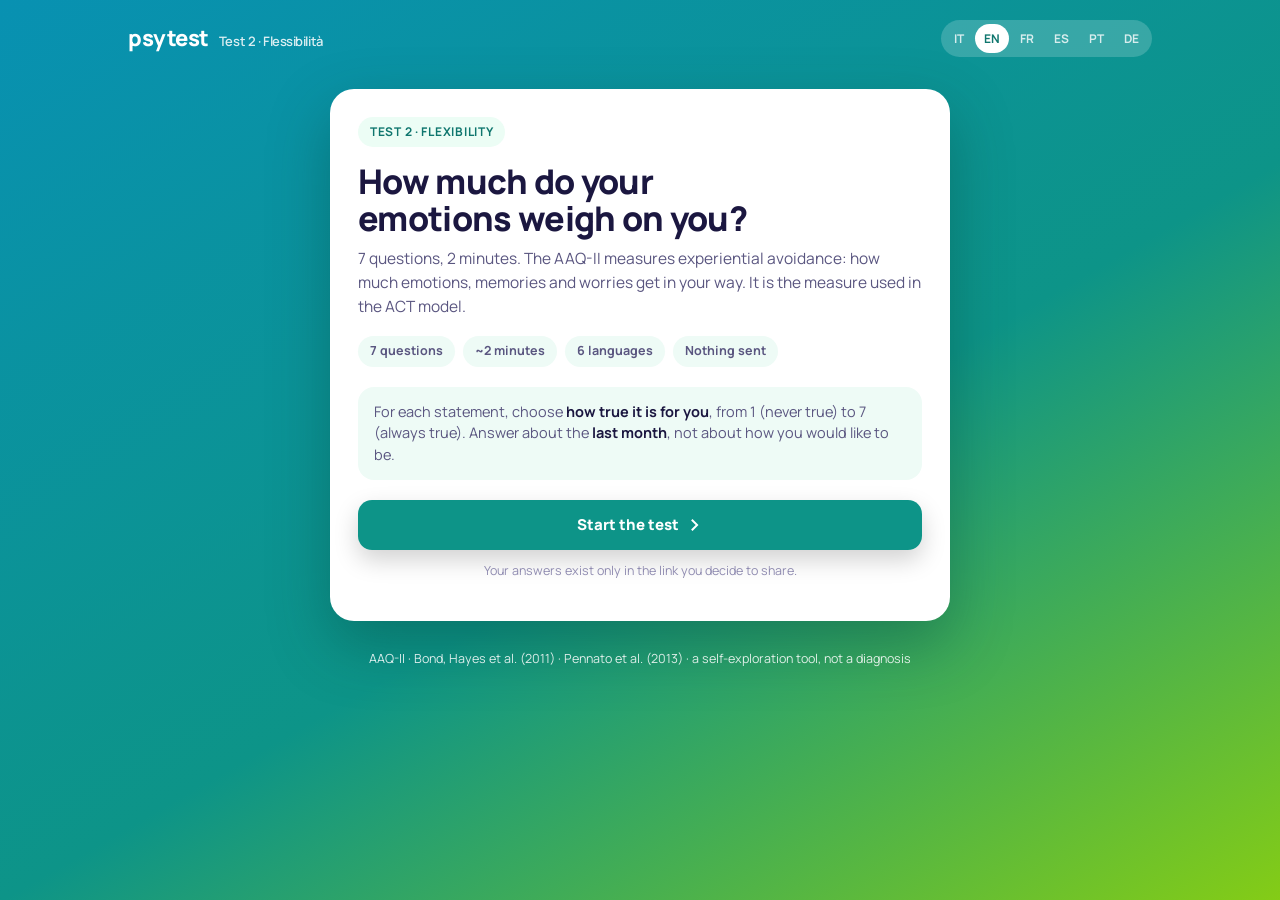
==== aaq-ii.html @ 0bfcee7a "psytest: test psicologici ECR-R e AAQ-II, stile app moderna, 6 lingue, link condivisibile Co-Authore" ====
<!DOCTYPE html>
<html lang="it">
<head>
<meta charset="UTF-8">
<meta name="viewport" content="width=device-width, initial-scale=1.0">
<title>Flessibilità psicologica · psytest</title>
<meta name="description" content="AAQ-II: 7 domande, punteggio di evitamento esperienziale con soglie di ricerca e link condivisibile. Calcolo sul tuo dispositivo.">
<meta name="robots" content="noindex, nofollow">
<link rel="preconnect" href="https://fonts.googleapis.com">
<link rel="preconnect" href="https://fonts.gstatic.com" crossorigin>
<link href="https://fonts.googleapis.com/css2?family=Manrope:wght@500;600;700;800&display=swap" rel="stylesheet">
<link rel="stylesheet" href="psy/app.css">
</head>
<body data-theme="teal">
<div class="top"><a class="brand" href="index.html">psytest<small>Test 2 · Flessibilità</small></a><span id="langPick"></span></div>
<main class="stage" id="app"></main>
<p class="foot">AAQ-II · Bond, Hayes et al. (2011) · Pennato et al. (2013) · <span id="footTxt"></span></p>

<script src="lang/i18n.js"></script>
<script src="tests/aaq.js"></script>
<script src="psy/app.js"></script>
<script>
(function(){
  const Q=window.AAQ, esc=PSY.esc;
  const UI={
    it:{kicker:"Test 2 · Flessibilità",title:"Quanto ti pesano le emozioni?",lede:"7 domande, 2 minuti. L'AAQ-II misura l'evitamento esperienziale: quanto emozioni, ricordi e preoccupazioni ti ostacolano. È la misura usata nel modello ACT.",
      meta:["7 domande","~2 minuti","6 lingue","Nessun dato inviato"],
      instr:"Per ogni frase scegli <b>quanto è vera per te</b>, da 1 (mai vera) a 7 (sempre vera). Rispondi sull'<b>ultimo mese</b>, non su come vorresti essere.",
      start:"Inizia il test",privacy:"Le risposte esistono solo nel link che deciderai di condividere.",qn:(i,n)=>`Domanda ${i} di ${n}`,back:"Indietro",next:"Avanti",finish:"Vedi il risultato",keys:"Da tastiera: 1–7 per rispondere, frecce per spostarti.",
      resultKicker:"Il tuo risultato",share:{title:"Condividi il tuo risultato",lab:"Il link ricostruisce esattamente il tuo punteggio.",copy:"Copia link",copied:"Copiato!",sys:"Condividi",subject:"Il mio punteggio AAQ-II"},retake:"Rifai il test",other:"Altri test",
      of:"su 49",profile:"Le sette domande",cal:"Come si legge",
      calTxt:"Il punteggio va da 7 a 49; più è alto, più evitamento esperienziale e rigidità psicologica. Nella popolazione generale la media è intorno a 18-20. Soglie usate in letteratura: sopra 24 è associato a livelli clinicamente rilevanti di disagio; sopra 28 probabile disturbo. Sono soglie di ricerca, non diagnosi. Critica nota: il questionario correla molto con il nevroticismo e con il disagio in generale, quindi misura anche «quanto stai male adesso», non solo la flessibilità. Se lo rifai tra un mese e cambia, è normale.",
      bands:{low:"≤17 · basso",avg:"18–23 · media",high:"24–28 · soglia",vhigh:">28 · clinica"},
      disc:"Bond, F. W., Hayes, S. C., et al. (2011). Behavior Therapy, 42, 676-688. Adattamento italiano: Pennato, Berrocal, Bernini & Rivas (2013), Journal of Psychopathology. Strumento di pubblico dominio per uso non commerciale; non è una diagnosi.",
      foot:"strumento di auto-esplorazione, non una diagnosi",
      summary:r=>`Il mio AAQ-II (flessibilità psicologica): ${r.tot}/49 — ${Q.BANDS.it[r.band].n}`},
    en:{kicker:"Test 2 · Flexibility",title:"How much do your emotions weigh on you?",lede:"7 questions, 2 minutes. The AAQ-II measures experiential avoidance: how much emotions, memories and worries get in your way. It is the measure used in the ACT model.",
      meta:["7 questions","~2 minutes","6 languages","Nothing sent"],
      instr:"For each statement, choose <b>how true it is for you</b>, from 1 (never true) to 7 (always true). Answer about the <b>last month</b>, not about how you would like to be.",
      start:"Start the test",privacy:"Your answers exist only in the link you decide to share.",qn:(i,n)=>`Question ${i} of ${n}`,back:"Back",next:"Next",finish:"See your result",keys:"Keyboard: 1–7 to answer, arrows to move.",
      resultKicker:"Your result",share:{title:"Share your result",lab:"The link rebuilds exactly your score.",copy:"Copy link",copied:"Copied!",sys:"Share",subject:"My AAQ-II score"},retake:"Retake the test",other:"Other tests",
      of:"out of 49",profile:"The seven questions",cal:"How to read it",
      calTxt:"The score runs from 7 to 49; the higher, the more experiential avoidance and psychological inflexibility. In the general population the mean is around 18-20. Thresholds used in the literature: above 24 is associated with clinically meaningful distress; above 28, probable disorder. These are research thresholds, not diagnoses. A known criticism: the questionnaire correlates strongly with neuroticism and with distress in general, so it also measures “how bad you feel right now”, not only flexibility. If you retake it in a month and it changes, that is normal.",
      bands:{low:"≤17 · low",avg:"18–23 · average",high:"24–28 · threshold",vhigh:">28 · clinical"},
      disc:"Bond, F. W., Hayes, S. C., et al. (2011). Behavior Therapy, 42, 676-688. Italian adaptation: Pennato, Berrocal, Bernini & Rivas (2013), Journal of Psychopathology. Public-domain instrument for non-commercial use; not a diagnosis.",
      foot:"a self-exploration tool, not a diagnosis",
      summary:r=>`My AAQ-II (psychological flexibility): ${r.tot}/49 — ${Q.BANDS.en[r.band].n}`},
    fr:{kicker:"Test 2 · Flexibilité",title:"À quel point tes émotions te pèsent ?",lede:"7 questions, 2 minutes. L'AAQ-II mesure l'évitement expérientiel : à quel point les émotions, les souvenirs et les inquiétudes te font obstacle. C'est la mesure utilisée dans le modèle ACT.",
      meta:["7 questions","~2 minutes","6 langues","Rien n'est envoyé"],
      instr:"Pour chaque phrase, choisis <b>à quel point elle est vraie pour toi</b>, de 1 (jamais vrai) à 7 (toujours vrai). Réponds sur le <b>dernier mois</b>, pas sur ce que tu voudrais être.",
      start:"Commencer le test",privacy:"Tes réponses n'existent que dans le lien que tu décideras de partager.",qn:(i,n)=>`Question ${i} sur ${n}`,back:"Retour",next:"Suivant",finish:"Voir le résultat",keys:"Clavier : 1–7 pour répondre, flèches pour naviguer.",
      resultKicker:"Ton résultat",share:{title:"Partage ton résultat",lab:"Le lien reconstruit exactement ton score.",copy:"Copier le lien",copied:"Copié !",sys:"Partager",subject:"Mon score AAQ-II"},retake:"Refaire le test",other:"Autres tests",
      of:"sur 49",profile:"Les sept questions",cal:"Comment le lire",
      calTxt:"Le score va de 7 à 49 ; plus il est élevé, plus l'évitement expérientiel et la rigidité psychologique sont marqués. Dans la population générale, la moyenne se situe autour de 18-20. Seuils utilisés dans la littérature : au-dessus de 24, détresse cliniquement notable ; au-dessus de 28, trouble probable. Ce sont des seuils de recherche, pas des diagnostics. Critique connue : le questionnaire corrèle fortement avec le névrosisme et la détresse en général, donc il mesure aussi « à quel point tu vas mal en ce moment », pas seulement la flexibilité. Si tu le refais dans un mois et qu'il change, c'est normal.",
      bands:{low:"≤17 · bas",avg:"18–23 · moyenne",high:"24–28 · seuil",vhigh:">28 · clinique"},
      disc:"Bond, F. W., Hayes, S. C., et al. (2011). Behavior Therapy, 42, 676-688. Adaptation italienne : Pennato, Berrocal, Bernini & Rivas (2013), Journal of Psychopathology. Instrument du domaine public pour usage non commercial ; ce n'est pas un diagnostic.",
      foot:"outil d'auto-exploration, pas un diagnostic",
      summary:r=>`Mon AAQ-II (flexibilité psychologique) : ${r.tot}/49 — ${Q.BANDS.fr[r.band].n}`},
    es:{kicker:"Test 2 · Flexibilidad",title:"¿Cuánto te pesan las emociones?",lede:"7 preguntas, 2 minutos. El AAQ-II mide la evitación experiencial: cuánto te obstaculizan las emociones, los recuerdos y las preocupaciones. Es la medida usada en el modelo ACT.",
      meta:["7 preguntas","~2 minutos","6 idiomas","No se envía nada"],
      instr:"Para cada frase, elige <b>cuánto es verdad para ti</b>, de 1 (nunca es verdad) a 7 (siempre es verdad). Responde sobre el <b>último mes</b>, no sobre cómo te gustaría ser.",
      start:"Empezar el test",privacy:"Tus respuestas existen solo en el enlace que decidas compartir.",qn:(i,n)=>`Pregunta ${i} de ${n}`,back:"Atrás",next:"Siguiente",finish:"Ver el resultado",keys:"Teclado: 1–7 para responder, flechas para moverte.",
      resultKicker:"Tu resultado",share:{title:"Comparte tu resultado",lab:"El enlace reconstruye exactamente tu puntuación.",copy:"Copiar enlace",copied:"¡Copiado!",sys:"Compartir",subject:"Mi puntuación AAQ-II"},retake:"Repetir el test",other:"Otros tests",
      of:"de 49",profile:"Las siete preguntas",cal:"Cómo leerlo",
      calTxt:"La puntuación va de 7 a 49; cuanto más alta, más evitación experiencial y rigidez psicológica. En la población general la media ronda 18-20. Umbrales usados en la literatura: por encima de 24 se asocia a malestar clínicamente relevante; por encima de 28, trastorno probable. Son umbrales de investigación, no diagnósticos. Crítica conocida: el cuestionario correlaciona mucho con el neuroticismo y con el malestar en general, así que también mide «cuánto estás mal ahora», no solo la flexibilidad. Si lo repites dentro de un mes y cambia, es normal.",
      bands:{low:"≤17 · bajo",avg:"18–23 · media",high:"24–28 · umbral",vhigh:">28 · clínica"},
      disc:"Bond, F. W., Hayes, S. C., et al. (2011). Behavior Therapy, 42, 676-688. Adaptación italiana: Pennato, Berrocal, Bernini & Rivas (2013), Journal of Psychopathology. Instrumento de dominio público para uso no comercial; no es un diagnóstico.",
      foot:"herramienta de autoexploración, no un diagnóstico",
      summary:r=>`Mi AAQ-II (flexibilidad psicológica): ${r.tot}/49 — ${Q.BANDS.es[r.band].n}`},
    pt:{kicker:"Teste 2 · Flexibilidade",title:"Quanto as emoções pesam para você?",lede:"7 perguntas, 2 minutos. O AAQ-II mede a evitação experiencial: o quanto emoções, lembranças e preocupações atrapalham você. É a medida usada no modelo ACT.",
      meta:["7 perguntas","~2 minutos","6 idiomas","Nada é enviado"],
      instr:"Para cada frase, escolha <b>o quanto ela é verdadeira para você</b>, de 1 (nunca é verdade) a 7 (sempre é verdade). Responda sobre o <b>último mês</b>, não sobre como gostaria de ser.",
      start:"Começar o teste",privacy:"Suas respostas existem só no link que você decidir compartilhar.",qn:(i,n)=>`Pergunta ${i} de ${n}`,back:"Voltar",next:"Próxima",finish:"Ver o resultado",keys:"Teclado: 1–7 para responder, setas para navegar.",
      resultKicker:"Seu resultado",share:{title:"Compartilhe seu resultado",lab:"O link reconstrói exatamente a sua pontuação.",copy:"Copiar link",copied:"Copiado!",sys:"Compartilhar",subject:"Minha pontuação AAQ-II"},retake:"Refazer o teste",other:"Outros testes",
      of:"de 49",profile:"As sete perguntas",cal:"Como ler",
      calTxt:"A pontuação vai de 7 a 49; quanto mais alta, mais evitação experiencial e rigidez psicológica. Na população geral a média fica em torno de 18-20. Limiares usados na literatura: acima de 24 está associado a sofrimento clinicamente relevante; acima de 28, provável transtorno. São limiares de pesquisa, não diagnósticos. Crítica conhecida: o questionário correlaciona muito com o neuroticismo e com o sofrimento em geral, então mede também «o quanto você está mal agora», não só a flexibilidade. Se refizer daqui a um mês e mudar, é normal.",
      bands:{low:"≤17 · baixo",avg:"18–23 · média",high:"24–28 · limiar",vhigh:">28 · clínica"},
      disc:"Bond, F. W., Hayes, S. C., et al. (2011). Behavior Therapy, 42, 676-688. Adaptação italiana: Pennato, Berrocal, Bernini & Rivas (2013), Journal of Psychopathology. Instrumento de domínio público para uso não comercial; não é um diagnóstico.",
      foot:"ferramenta de autoexploração, não um diagnóstico",
      summary:r=>`Meu AAQ-II (flexibilidade psicológica): ${r.tot}/49 — ${Q.BANDS.pt[r.band].n}`},
    de:{kicker:"Test 2 · Flexibilität",title:"Wie sehr belasten dich deine Gefühle?",lede:"7 Fragen, 2 Minuten. Der AAQ-II misst Erlebnisvermeidung: wie sehr Gefühle, Erinnerungen und Sorgen dir im Weg stehen. Es ist das Maß aus dem ACT-Modell.",
      meta:["7 Fragen","~2 Minuten","6 Sprachen","Nichts wird gesendet"],
      instr:"Wähle bei jeder Aussage, <b>wie sehr sie auf dich zutrifft</b>, von 1 (nie wahr) bis 7 (immer wahr). Antworte für den <b>letzten Monat</b>, nicht dafür, wie du gern wärst.",
      start:"Test starten",privacy:"Deine Antworten existieren nur im Link, den du teilen möchtest.",qn:(i,n)=>`Frage ${i} von ${n}`,back:"Zurück",next:"Weiter",finish:"Ergebnis ansehen",keys:"Tastatur: 1–7 zum Antworten, Pfeile zum Navigieren.",
      resultKicker:"Dein Ergebnis",share:{title:"Teile dein Ergebnis",lab:"Der Link stellt genau deinen Wert wieder her.",copy:"Link kopieren",copied:"Kopiert!",sys:"Teilen",subject:"Mein AAQ-II-Wert"},retake:"Test wiederholen",other:"Weitere Tests",
      of:"von 49",profile:"Die sieben Fragen",cal:"So liest du es",
      calTxt:"Der Wert reicht von 7 bis 49; je höher, desto mehr Erlebnisvermeidung und psychologische Inflexibilität. In der Allgemeinbevölkerung liegt der Mittelwert um 18-20. In der Literatur verwendete Schwellen: über 24 geht mit klinisch relevanter Belastung einher; über 28 wahrscheinliche Störung. Das sind Forschungsschwellen, keine Diagnosen. Bekannte Kritik: der Fragebogen korreliert stark mit Neurotizismus und mit Belastung allgemein, misst also auch „wie schlecht es dir gerade geht“, nicht nur Flexibilität. Wenn er in einem Monat anders ausfällt, ist das normal.",
      bands:{low:"≤17 · niedrig",avg:"18–23 · Mittel",high:"24–28 · Schwelle",vhigh:">28 · klinisch"},
      disc:"Bond, F. W., Hayes, S. C., et al. (2011). Behavior Therapy, 42, 676-688. Italienische Adaptation: Pennato, Berrocal, Bernini & Rivas (2013), Journal of Psychopathology. Gemeinfreies Instrument für nicht-kommerzielle Nutzung; keine Diagnose.",
      foot:"Werkzeug zur Selbsterkundung, keine Diagnose",
      summary:r=>`Mein AAQ-II (psychologische Flexibilität): ${r.tot}/49 — ${Q.BANDS.de[r.band].n}`}
  };
  const ui=L=>UI[L]||UI.it;

  function render(r,L,answers){
    const u=ui(L), B=Q.BANDS[L]||Q.BANDS.en;
    const pos=((r.tot-7)/42*100).toFixed(1)+"%";
    const html=`
      <div class="big-score"><span class="n">${r.tot}</span><span class="of">${esc(u.of)}</span></div>
      <p class="band">${esc(B[r.band].n)}</p>
      <div class="scale"><em style="left:${pos}"></em></div>
      <div class="scale-l"><span>7</span><span>17</span><span>24</span><span>28</span><span>49</span></div>
      <div class="bands">${["low","avg","high","vhigh"].map(k=>`<span${r.band===k?' class="on"':""}>${esc(u.bands[k])}</span>`).join("")}</div>
      <p class="desc">${esc(B[r.band].t)}</p>
      <div class="sec"><h2>${esc(u.profile)}</h2>
        <div class="items">${answers.map((v,i)=>`<div class="b${r.top.includes(i+1)?" top":""}" style="height:${(v/7*100).toFixed(0)}%"><span>${v}</span></div>`).join("")}</div>
        <div class="itemsl">${answers.map((v,i)=>`<span>${i+1}</span>`).join("")}</div>
        <p class="desc" style="font-size:14px">${esc(r.top.length?B.top(r.top.join(", ")):B.none)}</p></div>
      <div class="sec"><h2>${esc(u.cal)}</h2><p>${esc(u.calTxt)}</p><p class="note">${esc(u.disc)}</p></div>`;
    return {html, summary:u.summary(r)};
  }
  const setFoot=()=>{document.getElementById("footTxt").textContent=ui(window.ZI18N?window.ZI18N.get():"it").foot;};
  window.addEventListener("zlangchange",setFoot); setFoot();
  PSY.mount({code:"AAQ-II",n:7,items:L=>Q.ITEMS[L]||Q.ITEMS.en,labels:L=>Q.SCALE[L]||Q.SCALE.en,ui,score:Q.score,render});
})();
</script>
</body>
</html>
---- psy/app.css ----
/* ============================================================
   PSYTEST · APP — stile "app moderna"
   Sfondo sfumato, card bianche con ombra morbida, una domanda
   per schermata, pulsanti grandi con etichetta, barra di
   avanzamento, risultato con anello / chip / barre, box di
   condivisione. Font: Manrope.
   Tema per modulo via data-theme sul <body>: default indaco→rosa,
   "teal" per il modulo 02.
   ============================================================ */
:root{
  --g1:#5b4bff;--g2:#b04bff;--g3:#ff5b9e;
  --acc:#5b4bff;--acc2:#ff5b9e;--acc-l:#f3f1ff;--acc-l2:#ffe6ef;--acc-t:#4a3bd8;--acc2-t:#d6336c;
  --ink:#1b1740;--ink2:#5a5680;--ink3:#8f8bb0;--card:#fff;--soft:#f3f1ff;--line:#e9e6fb;
  --shadow:0 24px 60px rgba(30,10,80,.35);
  --font:'Manrope',system-ui,-apple-system,Segoe UI,sans-serif;
}
[data-theme="teal"]{--g1:#0891b2;--g2:#0d9488;--g3:#84cc16;--acc:#0d9488;--acc2:#65a30d;--acc-l:#ecfdf5;--acc-l2:#f4fce3;--acc-t:#0f766e;--acc2-t:#4d7c0f;--soft:#eefbf6;--line:#d9f2ea;--shadow:0 24px 60px rgba(4,60,50,.35)}
*{box-sizing:border-box}
html{scroll-behavior:smooth}
body{margin:0;font-family:var(--font);color:var(--ink);background:var(--g2);background-image:linear-gradient(150deg,var(--g1) 0%,var(--g2) 55%,var(--g3) 100%);background-attachment:fixed;min-height:100vh;padding:0 16px;padding-block:0 40px;line-height:1.5;-webkit-text-size-adjust:100%}
::selection{background:var(--acc);color:#fff}
:focus-visible{outline:3px solid #fff;outline-offset:2px;box-shadow:0 0 0 5px var(--acc)}
a{color:var(--acc-t)}
b,strong{font-weight:700}

.top{max-width:1040px;margin:0 auto;display:flex;justify-content:space-between;align-items:center;padding:20px 8px;color:#fff;gap:12px}
.top .brand{font-weight:800;font-size:22px;letter-spacing:-.02em;color:#fff;text-decoration:none}
.top .brand small{font-weight:600;font-size:13px;opacity:.85;margin-left:10px}
@media(max-width:600px){.top .brand small{display:none}}
.zlang-picker{display:inline-flex;gap:2px;background:rgba(255,255,255,.18);border-radius:999px;padding:4px}
.zlang-btn{border:0;background:transparent;color:#fff;font-family:var(--font);font-weight:700;font-size:12px;padding:6px 9px;border-radius:999px;cursor:pointer;opacity:.8}
.zlang-btn:hover{opacity:1;background:rgba(255,255,255,.14)}
.zlang-btn.on{opacity:1;background:#fff;color:var(--acc-t)}

.stage{max-width:1040px;margin:12px auto 0;display:grid;grid-template-columns:1fr;gap:28px;align-items:start;justify-items:center}
.stage.two{grid-template-columns:1fr 1fr;justify-items:stretch}
@media(max-width:800px){.stage.two{grid-template-columns:1fr}}
.card{background:var(--card);border-radius:24px;padding:28px;box-shadow:var(--shadow);width:100%;max-width:620px}
.stage.two .card{max-width:none}
@media(max-width:600px){.card{padding:22px 18px;border-radius:20px}}
.kicker{display:inline-flex;gap:8px;align-items:center;font-size:12px;font-weight:700;color:var(--acc-t);background:var(--acc-l);border-radius:999px;padding:6px 12px;letter-spacing:.06em;text-transform:uppercase}
h1{font-size:clamp(26px,4vw,34px);letter-spacing:-.02em;line-height:1.1;margin:16px 0 8px;font-weight:800;text-wrap:balance}
.lede{color:var(--ink2);font-size:15.5px;margin:0 0 18px;line-height:1.55}
.meta{display:flex;flex-wrap:wrap;gap:8px;margin:0 0 20px}
.meta span{font-size:12.5px;font-weight:700;color:var(--ink2);background:var(--soft);border-radius:999px;padding:6px 12px}
.instr{background:var(--soft);border-radius:16px;padding:14px 16px;font-size:14.5px;color:var(--ink2);line-height:1.5;margin:0 0 20px}
.instr b{color:var(--ink)}

.prog{display:flex;align-items:center;gap:12px;font-size:13px;font-weight:700;color:var(--ink2);margin-bottom:8px}
.bar{flex:1;height:10px;background:var(--soft);border-radius:999px;overflow:hidden}
.bar i{display:block;height:100%;width:0;background:linear-gradient(90deg,var(--acc),var(--acc2));border-radius:999px;transition:width .3s cubic-bezier(.2,.8,.2,1)}
.qn{font-size:13px;font-weight:700;color:var(--ink3);margin:22px 0 6px;letter-spacing:.04em}
.q{font-size:22px;font-weight:700;line-height:1.3;margin:0 0 20px;letter-spacing:-.01em;min-height:2.6em}
@media(max-width:600px){.q{font-size:20px}}
.opts{display:grid;gap:10px}
.opt{display:flex;align-items:center;justify-content:space-between;gap:12px;min-height:54px;padding:10px 18px;border-radius:14px;border:2px solid var(--line);background:#fff;font-family:var(--font);font-weight:600;font-size:15px;color:var(--ink);text-align:left;cursor:pointer;transition:border-color .12s,background .12s,transform .08s}
.opt b{flex:none;width:30px;height:30px;border-radius:50%;background:var(--soft);display:inline-flex;align-items:center;justify-content:center;font-size:13px;color:var(--acc-t)}
.opt:hover{border-color:var(--acc)}
.opt:active{transform:scale(.99)}
.opt.on{border-color:var(--acc);background:var(--acc-l);box-shadow:0 8px 20px rgba(0,0,0,.08)}
.opt.on b{background:var(--acc);color:#fff}
.nav{display:flex;justify-content:space-between;margin-top:22px;gap:10px}
.btn{min-height:50px;padding:0 22px;border-radius:14px;border:0;font-family:var(--font);font-weight:800;font-size:15px;background:linear-gradient(90deg,var(--acc),var(--g2));color:#fff;box-shadow:0 10px 24px rgba(0,0,0,.18);display:inline-flex;align-items:center;justify-content:center;gap:8px;cursor:pointer;text-decoration:none;transition:transform .08s,box-shadow .12s}
.btn:hover{box-shadow:0 12px 28px rgba(0,0,0,.24)}
.btn:active{transform:translateY(1px)}
.btn.ghost{background:var(--soft);color:var(--ink2);box-shadow:none}
.btn.ghost:hover{background:var(--line)}
.btn[disabled]{opacity:.45;cursor:default;box-shadow:none}
.btn.full{width:100%}
.btn svg{width:16px;height:16px;fill:currentColor}
.hint{font-size:12.5px;color:var(--ink3);margin-top:12px;text-align:center}

/* risultato */
.res .big{display:flex;align-items:center;gap:22px;margin:18px 0 8px;flex-wrap:wrap}
.ring{width:132px;height:132px;border-radius:50%;background:conic-gradient(var(--acc) 0 var(--p,50%),var(--soft) var(--p,50%) 100%);display:grid;place-items:center;flex:none}
.ring div{width:104px;height:104px;border-radius:50%;background:#fff;display:grid;place-items:center;text-align:center;font-weight:800;font-size:26px;line-height:1}
.ring div small{display:block;font-size:10.5px;color:var(--ink3);font-weight:700;margin-top:5px;letter-spacing:.04em}
.style{font-size:28px;font-weight:800;letter-spacing:-.02em;line-height:1.1;margin:0}
.style small{display:block;font-size:14px;color:var(--ink2);font-weight:600;margin-top:6px}
.chips{display:flex;gap:8px;flex-wrap:wrap;margin:14px 0 18px}
.chip{font-size:12.5px;font-weight:700;border-radius:999px;padding:7px 12px;background:var(--acc-l);color:var(--acc-t)}
.chip.p{background:var(--acc-l2);color:var(--acc2-t)}
.dim{margin:14px 0}
.dim .h{display:flex;justify-content:space-between;font-weight:700;font-size:14px;margin-bottom:6px}
.dim .h span:last-child{color:var(--ink2)}
.dim .bar{height:12px;position:relative;overflow:visible;margin-bottom:22px}
.dim .bar i{border-radius:999px}
.dim.a .bar i{background:linear-gradient(90deg,#ff9cc2,var(--acc2))}
.dim.v .bar i{background:linear-gradient(90deg,#9d92ff,var(--acc))}
.dim .bar em{position:absolute;top:-5px;bottom:-5px;width:3px;background:var(--ink);border-radius:2px;opacity:.55}
.dim .bar em::after{content:attr(data-l);position:absolute;top:100%;left:50%;transform:translateX(-50%);font-style:normal;font-size:10.5px;color:var(--ink3);white-space:nowrap;margin-top:4px;font-weight:700}
.dim .t{font-size:13.5px;color:var(--ink2);margin:0}
.sec{margin-top:22px;padding-top:18px;border-top:1px solid var(--line)}
.sec h2{font-size:16px;font-weight:800;margin:0 0 8px;letter-spacing:-.01em}
.sec p{margin:0 0 10px;color:var(--ink2);font-size:14.5px;line-height:1.55}
.sec p:last-child{margin-bottom:0}
.desc{color:var(--ink2);font-size:15px;line-height:1.55;margin:16px 0 0}
.tip{background:linear-gradient(135deg,var(--acc-l),var(--acc-l2));border-radius:16px;padding:16px 18px;margin-top:18px;font-size:14.5px;color:var(--ink2)}
.tip b{display:block;color:var(--ink);margin-bottom:4px}
.note{font-size:12.5px;color:var(--ink3);margin-top:16px;line-height:1.5}

.map{display:grid;grid-template-columns:minmax(0,300px) 1fr;gap:18px;align-items:center;margin-top:10px}
@media(max-width:600px){.map{grid-template-columns:1fr}}
.map svg{width:100%;max-width:300px;height:auto;display:block}
.map .grid line{stroke:var(--line);stroke-width:1}
.map .quad{fill:var(--acc-l);opacity:0}
.map .quad.on{opacity:1}
.map .frame{fill:none;stroke:var(--line);stroke-width:2;rx:14}
.map .qlab{font-family:var(--font);font-size:10.5px;font-weight:700;fill:var(--ink3)}
.map .qlab.on{fill:var(--acc-t)}
.map .mean{stroke:var(--ink3);stroke-width:1.5;stroke-dasharray:4 4}
.map .axl{font-family:var(--font);font-size:10px;font-weight:700;fill:var(--ink3)}
.legend{font-size:13.5px;color:var(--ink2)}
.legend .r{display:flex;gap:8px;align-items:baseline;margin-bottom:4px}
.legend .r b{color:var(--ink)}
.legend p{margin:8px 0 0}

.big-score{display:flex;align-items:baseline;gap:8px;margin:14px 0 4px}
.big-score .n{font-size:64px;font-weight:800;letter-spacing:-.04em;line-height:1}
.big-score .of{font-size:15px;font-weight:700;color:var(--ink3)}
.band{font-size:22px;font-weight:800;margin:0 0 14px;letter-spacing:-.01em}
.scale{position:relative;height:14px;border-radius:999px;background:linear-gradient(90deg,var(--acc-l) 0 24%,var(--soft) 24% 40.5%,#fde68a 40.5% 50%,#fca5a5 50% 100%);margin:26px 0 6px}
.scale em{position:absolute;top:-6px;width:26px;height:26px;border-radius:50%;background:var(--acc);border:4px solid #fff;box-shadow:0 4px 12px rgba(0,0,0,.2);transform:translateX(-50%)}
.scale-l{display:flex;justify-content:space-between;font-size:11px;font-weight:700;color:var(--ink3)}
.bands{display:grid;grid-template-columns:repeat(4,1fr);gap:6px;margin:12px 0 4px}
.bands span{font-size:11.5px;font-weight:700;color:var(--ink2);background:var(--soft);border-radius:10px;padding:8px 6px;text-align:center;line-height:1.25}
.bands span.on{background:var(--acc);color:#fff}
@media(max-width:600px){.bands{grid-template-columns:1fr 1fr}}
.items{display:grid;grid-template-columns:repeat(7,1fr);gap:6px;align-items:end;height:110px;margin:16px 0 4px}
.items .b{position:relative;border-radius:8px 8px 4px 4px;background:var(--soft)}
.items .b.top{background:linear-gradient(180deg,var(--acc),var(--g2))}
.items .b span{position:absolute;top:-20px;left:0;right:0;text-align:center;font-size:12px;font-weight:800;color:var(--ink)}
.itemsl{display:grid;grid-template-columns:repeat(7,1fr);gap:6px;font-size:11px;font-weight:700;color:var(--ink3);text-align:center}

.sharebox{margin-top:22px;background:linear-gradient(135deg,var(--acc-l),var(--acc-l2));border-radius:18px;padding:18px}
.sharebox h3{margin:0 0 4px;font-size:16px;font-weight:800}
.sharebox p{margin:0 0 12px;color:var(--ink2);font-size:13.5px}
.sharebox input{width:100%;min-height:44px;border:2px solid var(--line);border-radius:12px;padding:0 12px;font-family:var(--font);font-size:13px;color:var(--ink2);background:#fff;margin-bottom:10px}
.sharebox .row{display:flex;gap:8px;flex-wrap:wrap}
.sharebox .btn{min-height:44px;padding:0 16px;font-size:14px}
.ico{display:inline-flex;gap:8px;flex-wrap:wrap}
.ico a,.ico button{min-height:44px;padding:0 14px;border-radius:12px;background:#fff;border:2px solid var(--line);display:inline-flex;align-items:center;gap:8px;font-family:var(--font);font-size:13px;font-weight:800;color:var(--ink2);text-decoration:none;cursor:pointer}
.ico a:hover,.ico button:hover{border-color:var(--acc)}
.ico svg{width:16px;height:16px;fill:currentColor}
.acts{display:flex;gap:10px;margin-top:18px;flex-wrap:wrap}

/* hub */
.hero{color:#fff;text-align:center;max-width:720px;margin:24px auto 30px}
.hero h1{font-size:clamp(34px,6vw,56px);margin:0 0 10px;color:#fff}
.hero p{font-size:17px;opacity:.92;margin:0;line-height:1.5}
.tests{max-width:1040px;margin:0 auto;display:grid;grid-template-columns:1fr 1fr;gap:24px}
@media(max-width:800px){.tests{grid-template-columns:1fr}}
.tests .card{max-width:none;display:flex;flex-direction:column;gap:6px}
.tests h2{font-size:26px;font-weight:800;letter-spacing:-.02em;margin:12px 0 2px;line-height:1.15}
.tests p{color:var(--ink2);margin:0 0 6px;font-size:15px;line-height:1.55;flex:1}
.tests .btn{align-self:flex-start;margin-top:8px}
.how{max-width:1040px;margin:24px auto 0}
.how .card{max-width:none}
.how h2{font-size:18px;font-weight:800;margin:0 0 12px}
.how ol{margin:0;padding-left:20px;color:var(--ink2);font-size:14.5px;line-height:1.6}
.how li{margin-bottom:6px}
.foot{color:rgba(255,255,255,.85);font-size:12.5px;text-align:center;max-width:820px;margin:28px auto 0;line-height:1.55}

/* motion */
.fade{animation:fade .28s cubic-bezier(.2,.8,.2,1)}
@keyframes fade{from{opacity:0;transform:translateY(8px)}to{opacity:1;transform:none}}
@media(prefers-reduced-motion:reduce){.fade{animation:none}.bar i{transition:none}}
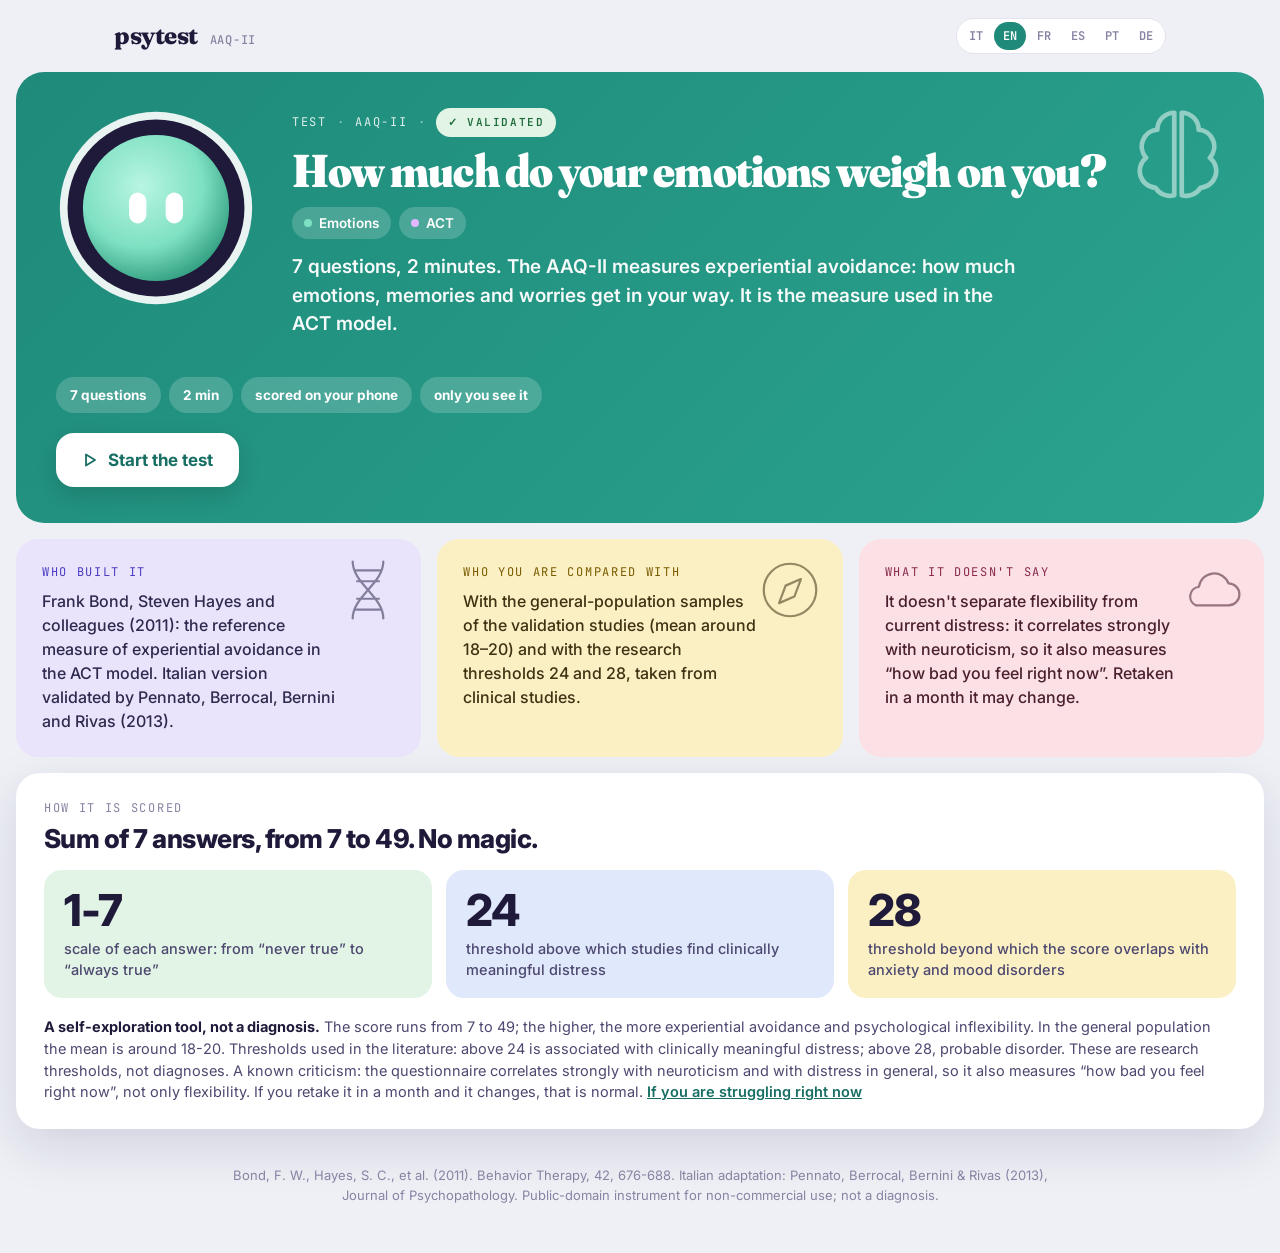
==== commit 513b76fe: "psytest: nuova grafica scheda + finestra (hero con mascotte, card pastello, come si calcola, test in" ====
--- a/aaq-ii.html
+++ b/aaq-ii.html
@@ -1,118 +1,3 @@
-<!DOCTYPE html>
-<html lang="it">
-<head>
-<meta charset="UTF-8">
-<meta name="viewport" content="width=device-width, initial-scale=1.0">
-<title>Flessibilità psicologica · psytest</title>
-<meta name="description" content="AAQ-II: 7 domande, punteggio di evitamento esperienziale con soglie di ricerca e link condivisibile. Calcolo sul tuo dispositivo.">
-<meta name="robots" content="noindex, nofollow">
-<link rel="preconnect" href="https://fonts.googleapis.com">
-<link rel="preconnect" href="https://fonts.gstatic.com" crossorigin>
-<link href="https://fonts.googleapis.com/css2?family=Manrope:wght@500;600;700;800&display=swap" rel="stylesheet">
-<link rel="stylesheet" href="psy/app.css">
-</head>
-<body data-theme="teal">
-<div class="top"><a class="brand" href="index.html">psytest<small>Test 2 · Flessibilità</small></a><span id="langPick"></span></div>
-<main class="stage" id="app"></main>
-<p class="foot">AAQ-II · Bond, Hayes et al. (2011) · Pennato et al. (2013) · <span id="footTxt"></span></p>
-
-<script src="lang/i18n.js"></script>
-<script src="tests/aaq.js"></script>
-<script src="psy/app.js"></script>
-<script>
-(function(){
-  const Q=window.AAQ, esc=PSY.esc;
-  const UI={
-    it:{kicker:"Test 2 · Flessibilità",title:"Quanto ti pesano le emozioni?",lede:"7 domande, 2 minuti. L'AAQ-II misura l'evitamento esperienziale: quanto emozioni, ricordi e preoccupazioni ti ostacolano. È la misura usata nel modello ACT.",
-      meta:["7 domande","~2 minuti","6 lingue","Nessun dato inviato"],
-      instr:"Per ogni frase scegli <b>quanto è vera per te</b>, da 1 (mai vera) a 7 (sempre vera). Rispondi sull'<b>ultimo mese</b>, non su come vorresti essere.",
-      start:"Inizia il test",privacy:"Le risposte esistono solo nel link che deciderai di condividere.",qn:(i,n)=>`Domanda ${i} di ${n}`,back:"Indietro",next:"Avanti",finish:"Vedi il risultato",keys:"Da tastiera: 1–7 per rispondere, frecce per spostarti.",
-      resultKicker:"Il tuo risultato",share:{title:"Condividi il tuo risultato",lab:"Il link ricostruisce esattamente il tuo punteggio.",copy:"Copia link",copied:"Copiato!",sys:"Condividi",subject:"Il mio punteggio AAQ-II"},retake:"Rifai il test",other:"Altri test",
-      of:"su 49",profile:"Le sette domande",cal:"Come si legge",
-      calTxt:"Il punteggio va da 7 a 49; più è alto, più evitamento esperienziale e rigidità psicologica. Nella popolazione generale la media è intorno a 18-20. Soglie usate in letteratura: sopra 24 è associato a livelli clinicamente rilevanti di disagio; sopra 28 probabile disturbo. Sono soglie di ricerca, non diagnosi. Critica nota: il questionario correla molto con il nevroticismo e con il disagio in generale, quindi misura anche «quanto stai male adesso», non solo la flessibilità. Se lo rifai tra un mese e cambia, è normale.",
-      bands:{low:"≤17 · basso",avg:"18–23 · media",high:"24–28 · soglia",vhigh:">28 · clinica"},
-      disc:"Bond, F. W., Hayes, S. C., et al. (2011). Behavior Therapy, 42, 676-688. Adattamento italiano: Pennato, Berrocal, Bernini & Rivas (2013), Journal of Psychopathology. Strumento di pubblico dominio per uso non commerciale; non è una diagnosi.",
-      foot:"strumento di auto-esplorazione, non una diagnosi",
-      summary:r=>`Il mio AAQ-II (flessibilità psicologica): ${r.tot}/49 — ${Q.BANDS.it[r.band].n}`},
-    en:{kicker:"Test 2 · Flexibility",title:"How much do your emotions weigh on you?",lede:"7 questions, 2 minutes. The AAQ-II measures experiential avoidance: how much emotions, memories and worries get in your way. It is the measure used in the ACT model.",
-      meta:["7 questions","~2 minutes","6 languages","Nothing sent"],
-      instr:"For each statement, choose <b>how true it is for you</b>, from 1 (never true) to 7 (always true). Answer about the <b>last month</b>, not about how you would like to be.",
-      start:"Start the test",privacy:"Your answers exist only in the link you decide to share.",qn:(i,n)=>`Question ${i} of ${n}`,back:"Back",next:"Next",finish:"See your result",keys:"Keyboard: 1–7 to answer, arrows to move.",
-      resultKicker:"Your result",share:{title:"Share your result",lab:"The link rebuilds exactly your score.",copy:"Copy link",copied:"Copied!",sys:"Share",subject:"My AAQ-II score"},retake:"Retake the test",other:"Other tests",
-      of:"out of 49",profile:"The seven questions",cal:"How to read it",
-      calTxt:"The score runs from 7 to 49; the higher, the more experiential avoidance and psychological inflexibility. In the general population the mean is around 18-20. Thresholds used in the literature: above 24 is associated with clinically meaningful distress; above 28, probable disorder. These are research thresholds, not diagnoses. A known criticism: the questionnaire correlates strongly with neuroticism and with distress in general, so it also measures “how bad you feel right now”, not only flexibility. If you retake it in a month and it changes, that is normal.",
-      bands:{low:"≤17 · low",avg:"18–23 · average",high:"24–28 · threshold",vhigh:">28 · clinical"},
-      disc:"Bond, F. W., Hayes, S. C., et al. (2011). Behavior Therapy, 42, 676-688. Italian adaptation: Pennato, Berrocal, Bernini & Rivas (2013), Journal of Psychopathology. Public-domain instrument for non-commercial use; not a diagnosis.",
-      foot:"a self-exploration tool, not a diagnosis",
-      summary:r=>`My AAQ-II (psychological flexibility): ${r.tot}/49 — ${Q.BANDS.en[r.band].n}`},
-    fr:{kicker:"Test 2 · Flexibilité",title:"À quel point tes émotions te pèsent ?",lede:"7 questions, 2 minutes. L'AAQ-II mesure l'évitement expérientiel : à quel point les émotions, les souvenirs et les inquiétudes te font obstacle. C'est la mesure utilisée dans le modèle ACT.",
-      meta:["7 questions","~2 minutes","6 langues","Rien n'est envoyé"],
-      instr:"Pour chaque phrase, choisis <b>à quel point elle est vraie pour toi</b>, de 1 (jamais vrai) à 7 (toujours vrai). Réponds sur le <b>dernier mois</b>, pas sur ce que tu voudrais être.",
-      start:"Commencer le test",privacy:"Tes réponses n'existent que dans le lien que tu décideras de partager.",qn:(i,n)=>`Question ${i} sur ${n}`,back:"Retour",next:"Suivant",finish:"Voir le résultat",keys:"Clavier : 1–7 pour répondre, flèches pour naviguer.",
-      resultKicker:"Ton résultat",share:{title:"Partage ton résultat",lab:"Le lien reconstruit exactement ton score.",copy:"Copier le lien",copied:"Copié !",sys:"Partager",subject:"Mon score AAQ-II"},retake:"Refaire le test",other:"Autres tests",
-      of:"sur 49",profile:"Les sept questions",cal:"Comment le lire",
-      calTxt:"Le score va de 7 à 49 ; plus il est élevé, plus l'évitement expérientiel et la rigidité psychologique sont marqués. Dans la population générale, la moyenne se situe autour de 18-20. Seuils utilisés dans la littérature : au-dessus de 24, détresse cliniquement notable ; au-dessus de 28, trouble probable. Ce sont des seuils de recherche, pas des diagnostics. Critique connue : le questionnaire corrèle fortement avec le névrosisme et la détresse en général, donc il mesure aussi « à quel point tu vas mal en ce moment », pas seulement la flexibilité. Si tu le refais dans un mois et qu'il change, c'est normal.",
-      bands:{low:"≤17 · bas",avg:"18–23 · moyenne",high:"24–28 · seuil",vhigh:">28 · clinique"},
-      disc:"Bond, F. W., Hayes, S. C., et al. (2011). Behavior Therapy, 42, 676-688. Adaptation italienne : Pennato, Berrocal, Bernini & Rivas (2013), Journal of Psychopathology. Instrument du domaine public pour usage non commercial ; ce n'est pas un diagnostic.",
-      foot:"outil d'auto-exploration, pas un diagnostic",
-      summary:r=>`Mon AAQ-II (flexibilité psychologique) : ${r.tot}/49 — ${Q.BANDS.fr[r.band].n}`},
-    es:{kicker:"Test 2 · Flexibilidad",title:"¿Cuánto te pesan las emociones?",lede:"7 preguntas, 2 minutos. El AAQ-II mide la evitación experiencial: cuánto te obstaculizan las emociones, los recuerdos y las preocupaciones. Es la medida usada en el modelo ACT.",
-      meta:["7 preguntas","~2 minutos","6 idiomas","No se envía nada"],
-      instr:"Para cada frase, elige <b>cuánto es verdad para ti</b>, de 1 (nunca es verdad) a 7 (siempre es verdad). Responde sobre el <b>último mes</b>, no sobre cómo te gustaría ser.",
-      start:"Empezar el test",privacy:"Tus respuestas existen solo en el enlace que decidas compartir.",qn:(i,n)=>`Pregunta ${i} de ${n}`,back:"Atrás",next:"Siguiente",finish:"Ver el resultado",keys:"Teclado: 1–7 para responder, flechas para moverte.",
-      resultKicker:"Tu resultado",share:{title:"Comparte tu resultado",lab:"El enlace reconstruye exactamente tu puntuación.",copy:"Copiar enlace",copied:"¡Copiado!",sys:"Compartir",subject:"Mi puntuación AAQ-II"},retake:"Repetir el test",other:"Otros tests",
-      of:"de 49",profile:"Las siete preguntas",cal:"Cómo leerlo",
-      calTxt:"La puntuación va de 7 a 49; cuanto más alta, más evitación experiencial y rigidez psicológica. En la población general la media ronda 18-20. Umbrales usados en la literatura: por encima de 24 se asocia a malestar clínicamente relevante; por encima de 28, trastorno probable. Son umbrales de investigación, no diagnósticos. Crítica conocida: el cuestionario correlaciona mucho con el neuroticismo y con el malestar en general, así que también mide «cuánto estás mal ahora», no solo la flexibilidad. Si lo repites dentro de un mes y cambia, es normal.",
-      bands:{low:"≤17 · bajo",avg:"18–23 · media",high:"24–28 · umbral",vhigh:">28 · clínica"},
-      disc:"Bond, F. W., Hayes, S. C., et al. (2011). Behavior Therapy, 42, 676-688. Adaptación italiana: Pennato, Berrocal, Bernini & Rivas (2013), Journal of Psychopathology. Instrumento de dominio público para uso no comercial; no es un diagnóstico.",
-      foot:"herramienta de autoexploración, no un diagnóstico",
-      summary:r=>`Mi AAQ-II (flexibilidad psicológica): ${r.tot}/49 — ${Q.BANDS.es[r.band].n}`},
-    pt:{kicker:"Teste 2 · Flexibilidade",title:"Quanto as emoções pesam para você?",lede:"7 perguntas, 2 minutos. O AAQ-II mede a evitação experiencial: o quanto emoções, lembranças e preocupações atrapalham você. É a medida usada no modelo ACT.",
-      meta:["7 perguntas","~2 minutos","6 idiomas","Nada é enviado"],
-      instr:"Para cada frase, escolha <b>o quanto ela é verdadeira para você</b>, de 1 (nunca é verdade) a 7 (sempre é verdade). Responda sobre o <b>último mês</b>, não sobre como gostaria de ser.",
-      start:"Começar o teste",privacy:"Suas respostas existem só no link que você decidir compartilhar.",qn:(i,n)=>`Pergunta ${i} de ${n}`,back:"Voltar",next:"Próxima",finish:"Ver o resultado",keys:"Teclado: 1–7 para responder, setas para navegar.",
-      resultKicker:"Seu resultado",share:{title:"Compartilhe seu resultado",lab:"O link reconstrói exatamente a sua pontuação.",copy:"Copiar link",copied:"Copiado!",sys:"Compartilhar",subject:"Minha pontuação AAQ-II"},retake:"Refazer o teste",other:"Outros testes",
-      of:"de 49",profile:"As sete perguntas",cal:"Como ler",
-      calTxt:"A pontuação vai de 7 a 49; quanto mais alta, mais evitação experiencial e rigidez psicológica. Na população geral a média fica em torno de 18-20. Limiares usados na literatura: acima de 24 está associado a sofrimento clinicamente relevante; acima de 28, provável transtorno. São limiares de pesquisa, não diagnósticos. Crítica conhecida: o questionário correlaciona muito com o neuroticismo e com o sofrimento em geral, então mede também «o quanto você está mal agora», não só a flexibilidade. Se refizer daqui a um mês e mudar, é normal.",
-      bands:{low:"≤17 · baixo",avg:"18–23 · média",high:"24–28 · limiar",vhigh:">28 · clínica"},
-      disc:"Bond, F. W., Hayes, S. C., et al. (2011). Behavior Therapy, 42, 676-688. Adaptação italiana: Pennato, Berrocal, Bernini & Rivas (2013), Journal of Psychopathology. Instrumento de domínio público para uso não comercial; não é um diagnóstico.",
-      foot:"ferramenta de autoexploração, não um diagnóstico",
-      summary:r=>`Meu AAQ-II (flexibilidade psicológica): ${r.tot}/49 — ${Q.BANDS.pt[r.band].n}`},
-    de:{kicker:"Test 2 · Flexibilität",title:"Wie sehr belasten dich deine Gefühle?",lede:"7 Fragen, 2 Minuten. Der AAQ-II misst Erlebnisvermeidung: wie sehr Gefühle, Erinnerungen und Sorgen dir im Weg stehen. Es ist das Maß aus dem ACT-Modell.",
-      meta:["7 Fragen","~2 Minuten","6 Sprachen","Nichts wird gesendet"],
-      instr:"Wähle bei jeder Aussage, <b>wie sehr sie auf dich zutrifft</b>, von 1 (nie wahr) bis 7 (immer wahr). Antworte für den <b>letzten Monat</b>, nicht dafür, wie du gern wärst.",
-      start:"Test starten",privacy:"Deine Antworten existieren nur im Link, den du teilen möchtest.",qn:(i,n)=>`Frage ${i} von ${n}`,back:"Zurück",next:"Weiter",finish:"Ergebnis ansehen",keys:"Tastatur: 1–7 zum Antworten, Pfeile zum Navigieren.",
-      resultKicker:"Dein Ergebnis",share:{title:"Teile dein Ergebnis",lab:"Der Link stellt genau deinen Wert wieder her.",copy:"Link kopieren",copied:"Kopiert!",sys:"Teilen",subject:"Mein AAQ-II-Wert"},retake:"Test wiederholen",other:"Weitere Tests",
-      of:"von 49",profile:"Die sieben Fragen",cal:"So liest du es",
-      calTxt:"Der Wert reicht von 7 bis 49; je höher, desto mehr Erlebnisvermeidung und psychologische Inflexibilität. In der Allgemeinbevölkerung liegt der Mittelwert um 18-20. In der Literatur verwendete Schwellen: über 24 geht mit klinisch relevanter Belastung einher; über 28 wahrscheinliche Störung. Das sind Forschungsschwellen, keine Diagnosen. Bekannte Kritik: der Fragebogen korreliert stark mit Neurotizismus und mit Belastung allgemein, misst also auch „wie schlecht es dir gerade geht“, nicht nur Flexibilität. Wenn er in einem Monat anders ausfällt, ist das normal.",
-      bands:{low:"≤17 · niedrig",avg:"18–23 · Mittel",high:"24–28 · Schwelle",vhigh:">28 · klinisch"},
-      disc:"Bond, F. W., Hayes, S. C., et al. (2011). Behavior Therapy, 42, 676-688. Italienische Adaptation: Pennato, Berrocal, Bernini & Rivas (2013), Journal of Psychopathology. Gemeinfreies Instrument für nicht-kommerzielle Nutzung; keine Diagnose.",
-      foot:"Werkzeug zur Selbsterkundung, keine Diagnose",
-      summary:r=>`Mein AAQ-II (psychologische Flexibilität): ${r.tot}/49 — ${Q.BANDS.de[r.band].n}`}
-  };
-  const ui=L=>UI[L]||UI.it;
-
-  function render(r,L,answers){
-    const u=ui(L), B=Q.BANDS[L]||Q.BANDS.en;
-    const pos=((r.tot-7)/42*100).toFixed(1)+"%";
-    const html=`
-      <div class="big-score"><span class="n">${r.tot}</span><span class="of">${esc(u.of)}</span></div>
-      <p class="band">${esc(B[r.band].n)}</p>
-      <div class="scale"><em style="left:${pos}"></em></div>
-      <div class="scale-l"><span>7</span><span>17</span><span>24</span><span>28</span><span>49</span></div>
-      <div class="bands">${["low","avg","high","vhigh"].map(k=>`<span${r.band===k?' class="on"':""}>${esc(u.bands[k])}</span>`).join("")}</div>
-      <p class="desc">${esc(B[r.band].t)}</p>
-      <div class="sec"><h2>${esc(u.profile)}</h2>
-        <div class="items">${answers.map((v,i)=>`<div class="b${r.top.includes(i+1)?" top":""}" style="height:${(v/7*100).toFixed(0)}%"><span>${v}</span></div>`).join("")}</div>
-        <div class="itemsl">${answers.map((v,i)=>`<span>${i+1}</span>`).join("")}</div>
-        <p class="desc" style="font-size:14px">${esc(r.top.length?B.top(r.top.join(", ")):B.none)}</p></div>
-      <div class="sec"><h2>${esc(u.cal)}</h2><p>${esc(u.calTxt)}</p><p class="note">${esc(u.disc)}</p></div>`;
-    return {html, summary:u.summary(r)};
-  }
-  const setFoot=()=>{document.getElementById("footTxt").textContent=ui(window.ZI18N?window.ZI18N.get():"it").foot;};
-  window.addEventListener("zlangchange",setFoot); setFoot();
-  PSY.mount({code:"AAQ-II",n:7,items:L=>Q.ITEMS[L]||Q.ITEMS.en,labels:L=>Q.SCALE[L]||Q.SCALE.en,ui,score:Q.score,render});
-})();
-</script>
-</body>
-</html>
+<!DOCTYPE html><html lang="it"><head><meta charset="UTF-8"><meta name="robots" content="noindex, nofollow"><title>psytest</title>
+<script>(function(){var q=new URLSearchParams(location.search);q.set("t","aaq");location.replace("test.html?"+q.toString());})();</script>
+</head><body><a href="test.html?t=aaq">psytest</a></body></html>
